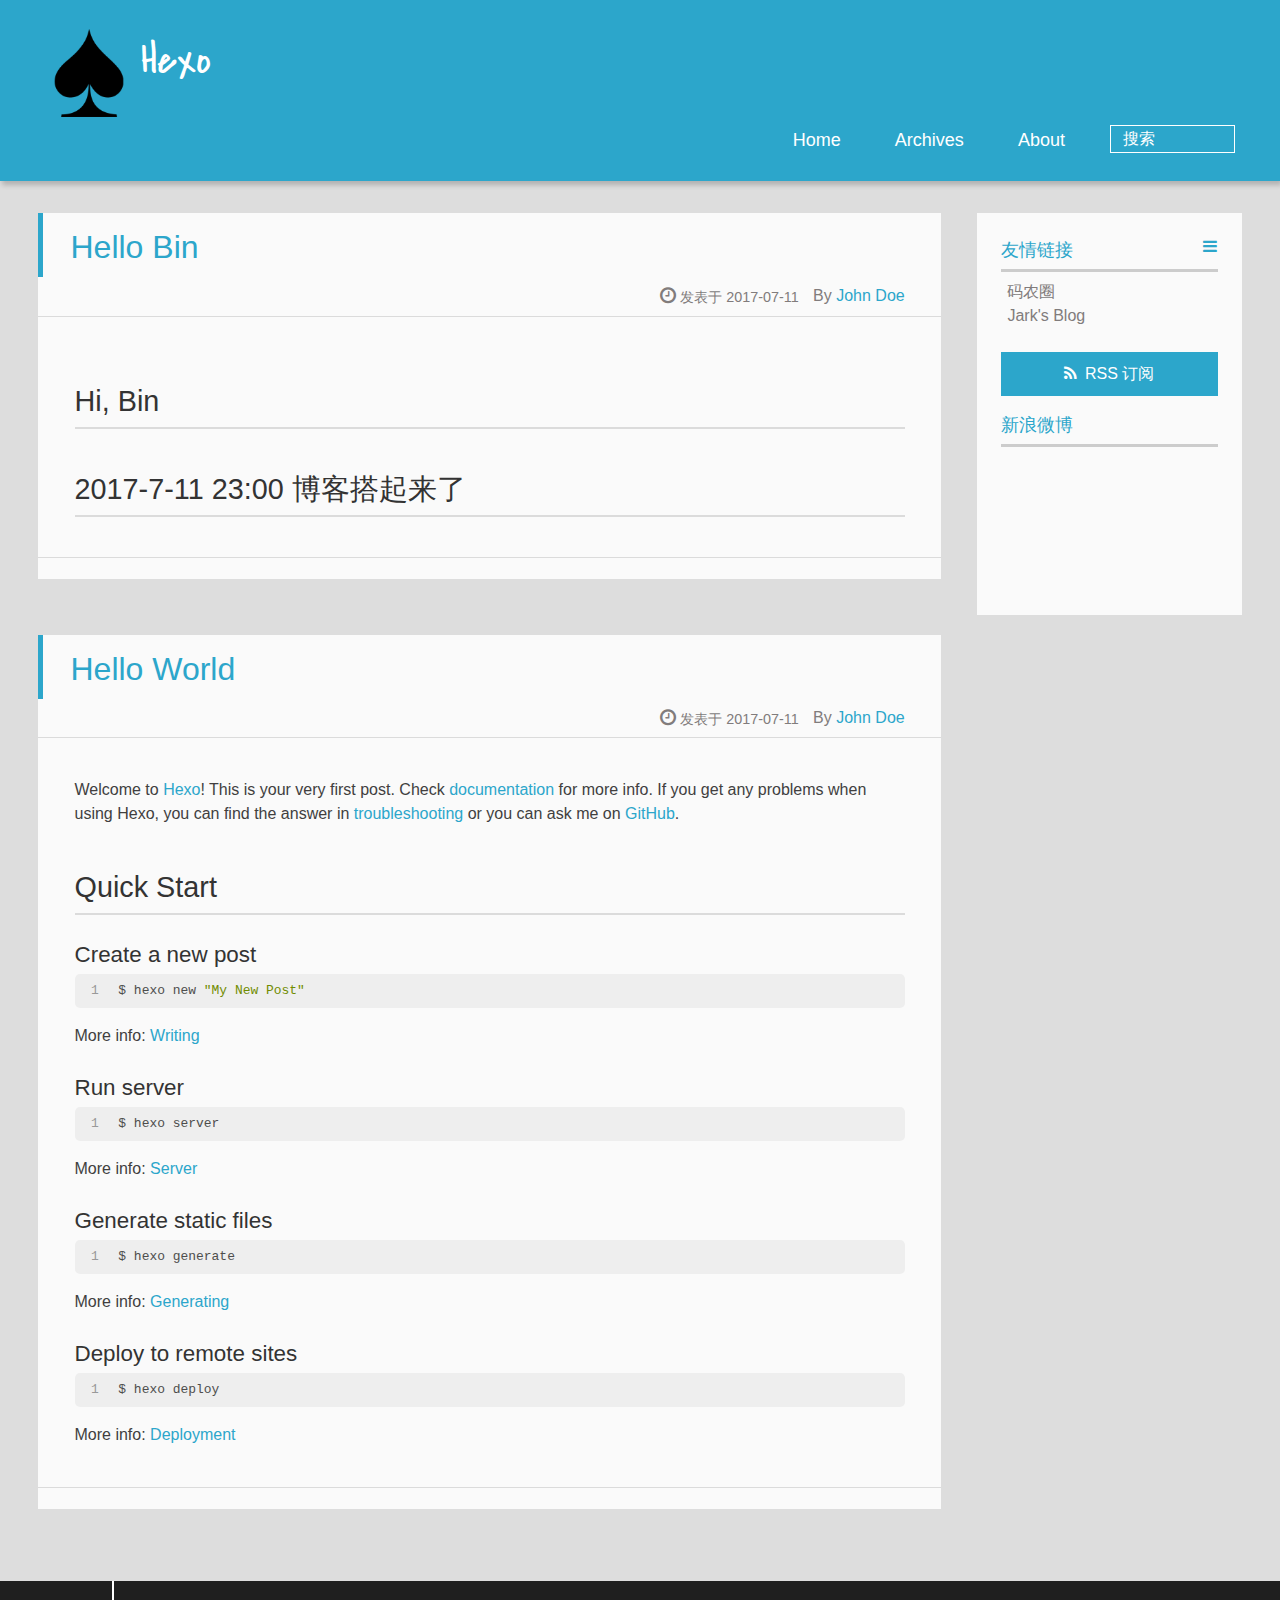
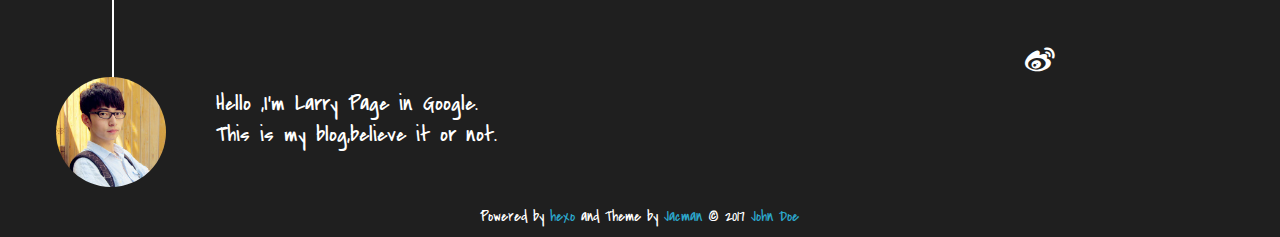
==== index.html @ 52b94571 "Site updated: 2017-07-11 23:26:10" ====
<!DOCTYPE HTML>
<html >
<head>
  <meta charset="UTF-8">
  
    <title>Hexo</title>
    <meta name="viewport" content="width=device-width, initial-scale=1,user-scalable=no">
    
    <meta name="author" content="John Doe">
    

    
    <meta property="og:type" content="website">
<meta property="og:title" content="Hexo">
<meta property="og:url" content="http://yoursite.com/index.html">
<meta property="og:site_name" content="Hexo">
<meta name="twitter:card" content="summary">
<meta name="twitter:title" content="Hexo">

    
    <link rel="alternative" href="/atom.xml" title="Hexo" type="application/atom+xml">
    
    
    <link rel="icon" href="/img/favicon.ico">
    
    
    <link rel="apple-touch-icon" href="/img/jacman.jpg">
    <link rel="apple-touch-icon-precomposed" href="/img/jacman.jpg">
    
    <link rel="stylesheet" href="/css/style.css">
</head>

  <body>
    <header>
      
<div>
		
			<div id="imglogo">
				<a href="/"><img src="/img/logo.png" alt="Hexo" title="Hexo"/></a>
			</div>
			
			<div id="textlogo">
				<h1 class="site-name"><a href="/" title="Hexo">Hexo</a></h1>
				<h2 class="blog-motto"></h2>
			</div>
			<div class="navbar"><a class="navbutton navmobile" href="#" title="菜单">
			</a></div>
			<nav class="animated">
				<ul>
					<ul>
					 
						<li><a href="/">Home</a></li>
					
						<li><a href="/archives">Archives</a></li>
					
						<li><a href="/about">About</a></li>
					
					<li>
 					
					<form class="search" action="//google.com/search" method="get" accept-charset="utf-8">
						<label>Search</label>
						<input type="search" id="search" name="q" autocomplete="off" maxlength="20" placeholder="搜索" />
						<input type="hidden" name="q" value="site:yoursite.com">
					</form>
					
					</li>
				</ul>
			</nav>			
</div>
    </header>
    <div id="container">
      <div id="main">

   
    
    <article class="post-expand post" itemprop="articleBody"> 
        <header class="article-info clearfix">
  <h1 itemprop="name">
    
      <a href="/2017/07/11/Hello-Bin/" title="Hello Bin" itemprop="url">Hello Bin</a>
  </h1>
  <p class="article-author">By
       
		<a href="/about" title="John Doe" target="_blank" itemprop="author">John Doe</a>
		
  <p class="article-time">
    <time datetime="2017-07-11T14:58:40.000Z" itemprop="datePublished"> 发表于 2017-07-11</time>
    
  </p>
</header>
    <div class="article-content">
        
        <h1 id="Hi-Bin"><a href="#Hi-Bin" class="headerlink" title="Hi, Bin"></a>Hi, Bin</h1><h2 id="2017-7-11-23-00-博客搭起来了"><a href="#2017-7-11-23-00-博客搭起来了" class="headerlink" title="2017-7-11 23:00 博客搭起来了"></a>2017-7-11 23:00 博客搭起来了</h2>
        
        
        <p class="article-more-link">
          
       </p>
    </div>
    <footer class="article-footer clearfix">
<div class="article-catetags">


</div>




<div class="comments-count">
	
</div>

</footer>


    </article>






   
    
    <article class="post-expand post" itemprop="articleBody"> 
        <header class="article-info clearfix">
  <h1 itemprop="name">
    
      <a href="/2017/07/11/hello-world/" title="Hello World" itemprop="url">Hello World</a>
  </h1>
  <p class="article-author">By
       
		<a href="/about" title="John Doe" target="_blank" itemprop="author">John Doe</a>
		
  <p class="article-time">
    <time datetime="2017-07-11T14:24:15.772Z" itemprop="datePublished"> 发表于 2017-07-11</time>
    
  </p>
</header>
    <div class="article-content">
        
        <p>Welcome to <a href="https://hexo.io/" target="_blank" rel="external">Hexo</a>! This is your very first post. Check <a href="https://hexo.io/docs/" target="_blank" rel="external">documentation</a> for more info. If you get any problems when using Hexo, you can find the answer in <a href="https://hexo.io/docs/troubleshooting.html" target="_blank" rel="external">troubleshooting</a> or you can ask me on <a href="https://github.com/hexojs/hexo/issues" target="_blank" rel="external">GitHub</a>.</p>
<h2 id="Quick-Start"><a href="#Quick-Start" class="headerlink" title="Quick Start"></a>Quick Start</h2><h3 id="Create-a-new-post"><a href="#Create-a-new-post" class="headerlink" title="Create a new post"></a>Create a new post</h3><figure class="highlight bash"><table><tr><td class="gutter"><pre><div class="line">1</div></pre></td><td class="code"><pre><div class="line">$ hexo new <span class="string">"My New Post"</span></div></pre></td></tr></table></figure>
<p>More info: <a href="https://hexo.io/docs/writing.html" target="_blank" rel="external">Writing</a></p>
<h3 id="Run-server"><a href="#Run-server" class="headerlink" title="Run server"></a>Run server</h3><figure class="highlight bash"><table><tr><td class="gutter"><pre><div class="line">1</div></pre></td><td class="code"><pre><div class="line">$ hexo server</div></pre></td></tr></table></figure>
<p>More info: <a href="https://hexo.io/docs/server.html" target="_blank" rel="external">Server</a></p>
<h3 id="Generate-static-files"><a href="#Generate-static-files" class="headerlink" title="Generate static files"></a>Generate static files</h3><figure class="highlight bash"><table><tr><td class="gutter"><pre><div class="line">1</div></pre></td><td class="code"><pre><div class="line">$ hexo generate</div></pre></td></tr></table></figure>
<p>More info: <a href="https://hexo.io/docs/generating.html" target="_blank" rel="external">Generating</a></p>
<h3 id="Deploy-to-remote-sites"><a href="#Deploy-to-remote-sites" class="headerlink" title="Deploy to remote sites"></a>Deploy to remote sites</h3><figure class="highlight bash"><table><tr><td class="gutter"><pre><div class="line">1</div></pre></td><td class="code"><pre><div class="line">$ hexo deploy</div></pre></td></tr></table></figure>
<p>More info: <a href="https://hexo.io/docs/deployment.html" target="_blank" rel="external">Deployment</a></p>

        
        
        <p class="article-more-link">
          
       </p>
    </div>
    <footer class="article-footer clearfix">
<div class="article-catetags">


</div>




<div class="comments-count">
	
</div>

</footer>


    </article>







</div>
      <div class="openaside"><a class="navbutton" href="#" title="显示侧边栏"></a></div>

<div id="asidepart">
<div class="closeaside"><a class="closebutton" href="#" title="隐藏侧边栏"></a></div>
<aside class="clearfix">

  


  

  

  <div class="linkslist">
  <p class="asidetitle">友情链接</p>
    <ul>
        
          <li>
            
            	<a href="https://coderq.com" target="_blank" title="一个面向程序员交流分享的新一代社区">码农圈</a>
            
          </li>
        
          <li>
            
            	<a href="http://wuchong.me" target="_blank" title="Jark&#39;s Blog">Jark&#39;s Blog</a>
            
          </li>
        
    </ul>
</div>

  


  <div class="rsspart">
	<a href="/atom.xml" target="_blank" title="rss">RSS 订阅</a>
</div>

  <div class="weiboshow">
  <p class="asidetitle">新浪微博</p>
    <iframe width="100%" height="119" class="share_self"  frameborder="0" scrolling="no" src="http://widget.weibo.com/weiboshow/index.php?language=&width=0&height=119&fansRow=2&ptype=1&speed=0&skin=9&isTitle=1&noborder=1&isWeibo=0&isFans=0&uid=null&verifier=b3593ceb&dpc=1"></iframe>
</div>


</aside>
</div>
    </div>
    <footer><div id="footer" >
	
	<div class="line">
		<span></span>
		<div class="author"></div>
	</div>
	
	
	<section class="info">
		<p> Hello ,I&#39;m Larry Page in Google. <br/>
			This is my blog,believe it or not.</p>
	</section>
	 
	<div class="social-font" class="clearfix">
		
		<a href="http://weibo.com/2176287895" target="_blank" class="icon-weibo" title="微博"></a>
		
		
		
		
		
		
		
		
		
		
	</div>
			
		

		<p class="copyright">
		Powered by <a href="http://hexo.io" target="_blank" title="hexo">hexo</a> and Theme by <a href="https://github.com/wuchong/jacman" target="_blank" title="Jacman">Jacman</a> © 2017 
		
		<a href="/about" target="_blank" title="John Doe">John Doe</a>
		
		
		</p>
</div>
</footer>
    <script src="/js/jquery-2.0.3.min.js"></script>
<script src="/js/jquery.imagesloaded.min.js"></script>
<script src="/js/gallery.js"></script>
<script src="/js/jquery.qrcode-0.12.0.min.js"></script>

<script type="text/javascript">
$(document).ready(function(){ 
  $('.navbar').click(function(){
    $('header nav').toggleClass('shownav');
  });
  var myWidth = 0;
  function getSize(){
    if( typeof( window.innerWidth ) == 'number' ) {
      myWidth = window.innerWidth;
    } else if( document.documentElement && document.documentElement.clientWidth) {
      myWidth = document.documentElement.clientWidth;
    };
  };
  var m = $('#main'),
      a = $('#asidepart'),
      c = $('.closeaside'),
      o = $('.openaside');
  c.click(function(){
    a.addClass('fadeOut').css('display', 'none');
    o.css('display', 'block').addClass('fadeIn');
    m.addClass('moveMain');
  });
  o.click(function(){
    o.css('display', 'none').removeClass('beforeFadeIn');
    a.css('display', 'block').removeClass('fadeOut').addClass('fadeIn');      
    m.removeClass('moveMain');
  });
  $(window).scroll(function(){
    o.css("top",Math.max(80,260-$(this).scrollTop()));
  });
  
  $(window).resize(function(){
    getSize(); 
    if (myWidth >= 1024) {
      $('header nav').removeClass('shownav');
    }else{
      m.removeClass('moveMain');
      a.css('display', 'block').removeClass('fadeOut');
      o.css('display', 'none');
        
    }
  });
});
</script>










<link rel="stylesheet" href="/fancybox/jquery.fancybox.css" media="screen" type="text/css">
<script src="/fancybox/jquery.fancybox.pack.js"></script>
<script type="text/javascript">
$(document).ready(function(){ 
  $('.article-content').each(function(i){
    $(this).find('img').each(function(){
      if ($(this).parent().hasClass('fancybox')) return;
      var alt = this.alt;
      if (alt) $(this).after('<span class="caption">' + alt + '</span>');
      $(this).wrap('<a href="' + this.src + '" title="' + alt + '" class="fancybox"></a>');
    });
    $(this).find('.fancybox').each(function(){
      $(this).attr('rel', 'article' + i);
    });
  });
  if($.fancybox){
    $('.fancybox').fancybox();
  }
}); 
</script>



<!-- Analytics Begin -->



<script>
var _hmt = _hmt || [];
(function() {
  var hm = document.createElement("script");
  hm.src = "//hm.baidu.com/hm.js?e6d1f421bbc9962127a50488f9ed37d1";
  var s = document.getElementsByTagName("script")[0]; 
  s.parentNode.insertBefore(hm, s);
})();
</script>



<!-- Analytics End -->

<!-- Totop Begin -->

	<div id="totop">
	<a title="返回顶部"><img src="/img/scrollup.png"/></a>
	</div>
	<script src="/js/totop.js"></script>

<!-- Totop End -->

<!-- MathJax Begin -->
<!-- mathjax config similar to math.stackexchange -->


<!-- MathJax End -->

<!-- Tiny_search Begin -->

<!-- Tiny_search End -->

  </body>
 </html>
---- css/style.css ----
html,
body,
div,
span,
applet,
object,
iframe,
h1,
h2,
h3,
h4,
h5,
h6,
p,
blockquote,
pre,
a,
abbr,
acronym,
address,
big,
cite,
code,
del,
dfn,
em,
img,
ins,
kbd,
q,
s,
samp,
small,
strike,
strong,
sub,
sup,
tt,
var,
dl,
dt,
dd,
ol,
ul,
li,
fieldset,
form,
label,
legend,
table,
caption,
tbody,
tfoot,
thead,
tr,
th,
td {
  margin: 0;
  padding: 0;
  border: 0;
  outline: 0;
  font-weight: inherit;
  font-style: inherit;
  font-family: inherit;
  font-size: 100%;
  vertical-align: baseline;
}
body {
  line-height: 1;
  color: #000;
  background: #fff;
}
ol,
ul {
  list-style: none;
}
table {
  border-collapse: separate;
  border-spacing: 0;
  vertical-align: middle;
}
caption,
th,
td {
  text-align: left;
  font-weight: normal;
  vertical-align: middle;
}
a img {
  border: none;
}
/* custom Font*/
@font-face {
  font-family: "covered_by_your_graceregular";
  font-weight: normal;
  font-style: normal;
  src: url("../font/coveredbyyourgrace-webfont.eot");
  src: url("../font/coveredbyyourgrace-webfont.eot?#iefix") format('embedded-opentype'), url("../font/coveredbyyourgrace-webfont.svg#covered_by_your_graceregular") format('svg'), url("../font/coveredbyyourgrace-webfont.woff") format('woff'), url("../font/coveredbyyourgrace-webfont.ttf") format('truetype');
}
/* icon Font */
@font-face {
  font-family: "FontAwesome";
  font-style: normal;
  font-weight: normal;
  src: url("../font/fontawesome-webfont.eot?v=#4.0.3");
  src: url("../font/fontawesome-webfont.eot?#iefix&v=#4.0.3") format("embedded-opentype"), url("../font/fontawesome-webfont.woff?v=#4.0.3") format("woff"), url("../font/fontawesome-webfont.ttf?v=#4.0.3") format("truetype"), url("../font/fontawesome-webfont.svg#fontawesomeregular?v=#4.0.3") format("svg");
}
@font-face {
  font-family: "fontdiao";
  font-weight: normal;
  font-style: normal;
  src: url("../font/fontdiao.eot");
  src: url("../font/fontdiao.eot?#iefix") format('embedded-opentype'), url("../font/fontdiao.svg#fontdiao") format('svg'), url("../font/fontdiao.woff") format('woff'), url("../font/fontdiao.ttf") format('truetype');
}
/* Public style */
* {
  -webkit-margin-before: 0;
  -webkit-margin-after: 0;
}
body {
  background: #ddd;
  font-family: "Helvetica Neue", "Helvetica", "Microsoft YaHei", "WenQuanYi Micro Hei", Arial, sans-serif;
  font-size: 100%;
  color: #817c7c;
  line-height: 1.5;
  min-height: 100vh;
  display: -webkit-flex;
  display: -webkit-box;
  display: -moz-box;
  display: -webkit-flex;
  display: -ms-flexbox;
  display: box;
  display: flex;
  -webkit-flex-direction: column;
  -webkit-box-orient: vertical;
  -moz-box-orient: vertical;
  -o-box-orient: vertical;
  -webkit-flex-direction: column;
  -ms-flex-direction: column;
  flex-direction: column;
}
iframe {
  margin-top: 10px;
}
small {
  font-size: 80%;
}
sub,
sup {
  font-size: 75%;
  line-height: 0;
  position: relative;
  vertical-align: baseline;
}
sup {
  top: -0.5em;
  padding-left: 0.3em;
}
sub {
  bottom: -0.25em;
}
a {
  text-decoration: none;
  color: #817c7c;
}
a:hover,
a:focus {
  outline: 0;
  text-decoration: none;
  -webkit-transition: color 0.25s, background 0.5s;
  -moz-transition: color 0.25s, background 0.5s;
  -o-transition: color 0.25s, background 0.5s;
  -ms-transition: color 0.25s, background 0.5s;
  transition: color 0.25s, background 0.5s;
}
a:hover:before {
  -webkit-transition: color 0.25s, background 0.5s;
  -moz-transition: color 0.25s, background 0.5s;
  -o-transition: color 0.25s, background 0.5s;
  -ms-transition: color 0.25s, background 0.5s;
  transition: color 0.25s, background 0.5s;
}
input:focus {
  outline: none;
}
input,
button {
  margin: 0;
  padding: 0;
}
input::-moz-focus-inner,
button::-moz-focus-inner {
  border: 0;
  padding: 0;
}
h1 {
  font-size: 1.5em;
}
.fa {
  display: inline-block;
  font-family: FontAwesome;
  font-style: normal;
  font-weight: normal;
  line-height: 1;
  -webkit-font-smoothing: antialiased;
  -moz-osx-font-smoothing: grayscale;
}
.clearfix {
  zoom: 1;
}
.clearfix:before,
.clearfix:after {
  content: "";
  display: table;
}
.clearfix:after {
  clear: both;
}
::-webkit-input-placeholder {
  color: #fff;
  padding: 2px 0 0 4px;
}
::-moz-placeholder {
  color: #fff;
  padding: 2px 0 0 4px;
}
:-ms-input-placeholder {
  color: #fff;
  padding: 2px 0 0 4px;
}
::-webkit-input-placeholder::before {
  font-family: "FontAwesome";
  -webkit-font-smoothing: antialiased;
  -moz-osx-font-smoothing: grayscale;
  content: "\f002";
  padding-right: 4px;
}
::-moz-placeholder:before {
  font-family: "FontAwesome";
  -webkit-font-smoothing: antialiased;
  -moz-osx-font-smoothing: grayscale;
  content: "\f002";
  padding-right: 4px;
}
:-ms-input-placeholder::before {
  font-family: "FontAwesome";
  -webkit-font-smoothing: antialiased;
  -moz-osx-font-smoothing: grayscale;
  content: "\f002";
  padding-right: 4px;
}
input[type="search"]::-webkit-search-cancel-button,
input[type="search"]::-webkit-search-decoration {
  -webkit-appearance: none;
}
::-webkit-search-cancel-button:after {
  font-family: "FontAwesome";
  -webkit-font-smoothing: antialiased;
  -moz-osx-font-smoothing: grayscale;
  content: '\f00d';
  color: #fff;
  padding-right: 4px;
}
/* css3 animate */
.animated {
  -webkit-animation-fill-mode: both;
  -moz-animation-fill-mode: both;
  -o-animation-fill-mode: both;
  -ms-animation-fill-mode: both;
  animation-fill-mode: both;
  -webkit-animation-duration: 1s;
  -moz-animation-duration: 1s;
  -o-animation-duration: 1s;
  -ms-animation-duration: 1s;
  animation-duration: 1s;
}
@-webkit-keyframes fadeIn {
  0% {
    opacity: 0;
    -ms-filter: "progid:DXImageTransform.Microsoft.Alpha(Opacity=0)";
    filter: alpha(opacity=0);
  }
  100% {
    opacity: 1;
    -ms-filter: none;
    filter: none;
  }
}
.fadeIn {
  -webkit-animation-name: fadeIn;
  -moz-animation-name: fadeIn;
  -o-animation-name: fadeIn;
  -ms-animation-name: fadeIn;
  animation-name: fadeIn;
}
.fadeOut {
  -webkit-animation-name: fadeOut;
  -moz-animation-name: fadeOut;
  -o-animation-name: fadeOut;
  -ms-animation-name: fadeOut;
  animation-name: fadeOut;
}
@-moz-keyframes fadeInDown {
  0% {
    opacity: 0;
    -ms-filter: "progid:DXImageTransform.Microsoft.Alpha(Opacity=0)";
    filter: alpha(opacity=0);
    -webkit-transform: translateY(-20px);
    -moz-transform: translateY(-20px);
    -o-transform: translateY(-20px);
    -ms-transform: translateY(-20px);
    transform: translateY(-20px);
  }
  100% {
    opacity: 1;
    -ms-filter: none;
    filter: none;
    -webkit-transform: translateY(0);
    -moz-transform: translateY(0);
    -o-transform: translateY(0);
    -ms-transform: translateY(0);
    transform: translateY(0);
  }
}
@-webkit-keyframes fadeInDown {
  0% {
    opacity: 0;
    -ms-filter: "progid:DXImageTransform.Microsoft.Alpha(Opacity=0)";
    filter: alpha(opacity=0);
    -webkit-transform: translateY(-20px);
    -moz-transform: translateY(-20px);
    -o-transform: translateY(-20px);
    -ms-transform: translateY(-20px);
    transform: translateY(-20px);
  }
  100% {
    opacity: 1;
    -ms-filter: none;
    filter: none;
    -webkit-transform: translateY(0);
    -moz-transform: translateY(0);
    -o-transform: translateY(0);
    -ms-transform: translateY(0);
    transform: translateY(0);
  }
}
@-o-keyframes fadeInDown {
  0% {
    opacity: 0;
    -ms-filter: "progid:DXImageTransform.Microsoft.Alpha(Opacity=0)";
    filter: alpha(opacity=0);
    -webkit-transform: translateY(-20px);
    -moz-transform: translateY(-20px);
    -o-transform: translateY(-20px);
    -ms-transform: translateY(-20px);
    transform: translateY(-20px);
  }
  100% {
    opacity: 1;
    -ms-filter: none;
    filter: none;
    -webkit-transform: translateY(0);
    -moz-transform: translateY(0);
    -o-transform: translateY(0);
    -ms-transform: translateY(0);
    transform: translateY(0);
  }
}
@keyframes fadeInDown {
  0% {
    opacity: 0;
    -ms-filter: "progid:DXImageTransform.Microsoft.Alpha(Opacity=0)";
    filter: alpha(opacity=0);
    -webkit-transform: translateY(-20px);
    -moz-transform: translateY(-20px);
    -o-transform: translateY(-20px);
    -ms-transform: translateY(-20px);
    transform: translateY(-20px);
  }
  100% {
    opacity: 1;
    -ms-filter: none;
    filter: none;
    -webkit-transform: translateY(0);
    -moz-transform: translateY(0);
    -o-transform: translateY(0);
    -ms-transform: translateY(0);
    transform: translateY(0);
  }
}
body >header {
  width: 100%;
  -webkit-box-shadow: 2px 4px 5px rgba(3,3,3,0.2);
  box-shadow: 2px 4px 5px rgba(3,3,3,0.2);
  background: url("../") center #2ca6cb;
  color: #fff;
  padding: 1em 0 0.8em;
}
@media only screen and (min-width: 1024px) {
  body >header {
    padding: 1.8em 0 1.5em;
  }
}
body >header >div {
  width: 95%;
  margin: 0 auto;
  position: relative;
  overflow: hidden;
}
@media only screen and (min-width: 1024px) {
  body >header >div {
    width: 93%;
  }
}
body >header a {
  display: block;
  color: #fff;
}
#imglogo {
  float: left;
  width: 4em;
  height: 4em;
}
@media only screen and (min-width: 768px) {
  #imglogo {
    width: 5em;
  }
}
@media only screen and (min-width: 1024px) {
  #imglogo {
    width: 5.5em;
  }
}
#imglogo img {
  width: 4em;
}
@media only screen and (min-width: 768px) {
  #imglogo img {
    width: 5em;
  }
}
@media only screen and (min-width: 1024px) {
  #imglogo img {
    width: 5.5em;
  }
}
#textlogo {
  float: left;
  width: 75%;
  margin-left: 0.5em;
}
#textlogo h1.site-name {
  width: 86%;
  font-family: "covered_by_your_graceregular";
  font-size: 200%;
  line-height: 1.5;
  -webkit-font-smoothing: antialiased;
  -moz-osx-font-smoothing: grayscale;
}
@media only screen and (min-width: 768px) {
  #textlogo h1.site-name {
    font-size: 240%;
  }
}
@media only screen and (min-width: 1024px) {
  #textlogo h1.site-name {
    font-size: 280%;
  }
}
#textlogo h2.blog-motto {
  font-size: 0.7em;
  font-weight: normal;
}
@media only screen and (min-width: 768px) {
  #textlogo h2.blog-motto {
    font-size: 100%;
  }
}
@media only screen and (min-width: 1024px) {
  #textlogo h2.blog-motto {
    font-size: 110%;
  }
}
.navbar {
  position: absolute;
  width: 2em;
  right: 0em;
  top: 1em;
  padding: 0.5em;
}
@media only screen and (min-width: 1024px) {
  .navbar {
    display: none;
  }
}
.navbutton::before {
  font-family: "FontAwesome";
  -webkit-font-smoothing: antialiased;
  -moz-osx-font-smoothing: grayscale;
  content: "\f0c9";
}
.navmobile::before {
  padding-left: 1em;
}
header nav {
  float: left;
  width: 100%;
  font-size: 112.5%;
  padding-top: 0.5em;
  max-height: 0.01em;
  -webkit-transition: max-height 1s ease-out;
  -moz-transition: max-height 1s ease-out;
  -o-transition: max-height 1s ease-out;
  -ms-transition: max-height 1s ease-out;
  transition: max-height 1s ease-out;
}
@media only screen and (min-width: 568px) {
  header nav {
    width: 50%;
  }
}
@media only screen and (min-width: 1024px) {
  header nav {
    float: right;
    width: auto;
    margin-top: 1em;
    max-height: none;
  }
}
@media only screen and (min-width: 1024px) {
  header nav ul {
    float: right;
  }
}
@media only screen and (min-width: 1024px) {
  header nav ul li {
    float: left;
  }
}
header nav ul li a {
  padding: 0.2em 0 0.2em 1em;
}
@media only screen and (min-width: 1024px) {
  header nav ul li a {
    padding: 0.2em 1.5em;
  }
}
header nav ul li a:hover {
  background: #1b7f9e;
  color: #e9cd4c;
}
.shownav {
  max-height: 40em;
}
.search {
  padding: 0.1em 0 0 1em;
}
.search input {
  -webkit-appearance: textfield;
  font-size: 0.87em;
  line-height: 1.7;
  border: 1px solid #fff;
  color: #fff;
  background: transparent;
  width: 80%;
  padding-left: 0.5em;
}
@media only screen and (min-width: 1024px) {
  .search input {
    width: 8em;
    -webkit-transition: 0.5s width;
    -moz-transition: 0.5s width;
    -o-transition: 0.5s width;
    -ms-transition: 0.5s width;
    transition: 0.5s width;
  }
  .search input:focus {
    width: 15em;
  }
}
.search label {
  display: none;
}
/* index layout */
#container {
  -webkit-flex: 1;
  width: 95%;
  margin: 0 auto;
  overflow: hidden;
}
@media only screen and (min-width: 768px) {
  #container {
    width: 96%;
  }
}
@media only screen and (min-width: 1024px) {
  #container {
    width: 94%;
  }
}
@media only screen and (min-width: 1560px) {
  #container {
    width: 82%;
  }
}
#main {
  margin: 1em 0 0;
  line-height: 1.8;
}
@media only screen and (min-width: 1024px) {
  #main {
    margin: 2em 0 0;
    width: 75%;
    float: left;
    -webkit-transition: margin 0.5s ease-out;
    -moz-transition: margin 0.5s ease-out;
    -o-transition: margin 0.5s ease-out;
    -ms-transition: margin 0.5s ease-out;
    transition: margin 0.5s ease-out;
  }
}
#main section.post {
  background: #fafafa;
  margin-bottom: 0.125em;
}
#main section.post a {
  display: block;
  border-left: 0.5em solid #ccc;
  -webkit-transition: border-left 0.45s;
  -moz-transition: border-left 0.45s;
  -o-transition: border-left 0.45s;
  -ms-transition: border-left 0.45s;
  transition: border-left 0.45s;
  padding: 0.5em;
}
@media only screen and (min-width: 768px) {
  #main section.post a {
    padding: 1em;
  }
}
#main section.post a:hover {
  border-left: 0.5em solid #2ca6cb;
}
#main section.post a h1 {
  color: #2ca6cb;
  line-height: 2;
}
#main section.post a p {
  color: #817c7c;
}
#main section.post a time {
  color: #817c7c;
  display: block;
  margin: 0.5em 0;
  font-size: 0.9em;
}
#main article.post-expand {
  background: #fafafa;
  margin-bottom: 3.5em;
}
#main article.post-expand .img-logo {
  max-width: 180px;
  max-height: 96px;
  display: block !important;
  margin-right: 0.7em;
  margin-left: 0.7em;
  padding: 0;
  float: right;
  clear: right;
}
#main article.post-expand .img-topic {
  max-width: 300px;
  max-height: 1800px;
  display: block !important;
  margin-left: 0.7em;
  margin-right: 0.7em;
  padding: 0;
  float: right;
  clear: right;
}
#main article.post-expand .article-more-link a {
  display: inline-block;
  line-height: 1em;
  padding: 6px 15px;
  border-radius: 15px;
  background: #ddd;
  color: #817c7c;
  text-decoration: none;
}
#main article.post-expand .article-more-link a:hover {
  background: #2ca6cb;
  color: #fff;
  text-decoration: none;
}
#archive-page section.post a {
  font-size: 0.9em;
  padding: 0.5em !important;
}
@media only screen and (min-width: 768px) {
  #archive-page section.post a time {
    padding-left: 1em;
  }
}
.moveMain {
  margin-left: 10% !important;
}
.unexpand .prev {
  border-left: 0.5em solid #ccc;
}
.unexpand .prev:hover {
  border-left: 0.5em solid #2ca6cb;
}
#page-nav {
  background: #fafafa;
  text-align: center;
  overflow: hidden;
}
#page-nav a {
  display: inline-block;
  padding: 0.5em 1em;
}
#page-nav a {
  color: #2ca6cb;
}
#page-nav a:hover {
  background: #ccc;
  color: #2ca6cb;
}
#page-nav .prev {
  float: left;
  -webkit-transition: border-left 0.5s;
  -moz-transition: border-left 0.5s;
  -o-transition: border-left 0.5s;
  -ms-transition: border-left 0.5s;
  transition: border-left 0.5s;
}
#page-nav .prev span:before {
  font-family: "FontAwesome";
  -webkit-font-smoothing: antialiased;
  -moz-osx-font-smoothing: grayscale;
  content: "\f053";
  padding-right: 0.5em;
}
#page-nav .next {
  float: right;
}
#page-nav .next span:before {
  font-family: "FontAwesome";
  -webkit-font-smoothing: antialiased;
  -moz-osx-font-smoothing: grayscale;
  content: "\f054";
  padding-left: 0.5em;
}
#page-nav .page-number {
  display: none;
  padding: 0.5em 1em;
}
@media only screen and (min-width: 768px) {
  #page-nav .page-number {
    display: inline-block;
  }
}
#page-nav .current {
  color: #b8b8b8;
  font-weight: bold;
}
#page-nav .space {
  color: #2ca6cb;
}
/* page layout */
@media only screen and (min-width: 1024px) {
  .page {
    margin-left: 10% !important;
  }
}
/* archive layout */
.category-icon:before,
.tag-icon:before,
.archive-icon:before {
  font-family: "FontAwesome";
  -webkit-font-smoothing: antialiased;
  -moz-osx-font-smoothing: grayscale;
  color: #ccc;
  font-size: 100%;
  padding-right: 0.3em;
}
.category-icon:before {
  content: "\f07b";
}
.tag-icon:before {
  content: "\f02c";
}
.archive-icon:before {
  content: "\f187";
}
.archive-title {
  margin: 1em 0;
  padding: 2em;
  background: #fafafa;
  border-left: 0.5em solid #ccc;
}
@media only screen and (min-width: 1024px) {
  .archive-title {
    margin: 2em 0;
    width: 18.5%;
    padding-left: 0.5%;
    float: left;
  }
}
.archive-title h2 {
  width: 90%;
  color: #2ca6cb;
  font-size: 120%;
}
.archive-title a {
  color: #2ca6cb;
  -webkit-transition: color 0.5s;
  -moz-transition: color 0.5s;
  -o-transition: color 0.5s;
  -ms-transition: color 0.5s;
  transition: color 0.5s;
}
.archive-title a:hover {
  color: #2ca6cb;
  -webkit-transition: color 0.5s;
  -moz-transition: color 0.5s;
  -o-transition: color 0.5s;
  -ms-transition: color 0.5s;
  transition: color 0.5s;
}
.current {
  color: #ea6753 !important;
}
@media only screen and (min-width: 768px) {
  .archive-part {
    min-height: 200px;
  }
}
@media only screen and (min-width: 1024px) {
  .archive-part {
    float: right;
    margin-left: 2% !important;
  }
}
.archive-part section.post {
  width: 100%;
}
.archive-part section.post time {
  font-size: 1.1em !important;
  float: left;
}
@media only screen and (max-width: 568px) {
  .archive-part section.post time {
    width: 100%;
  }
}
@media only screen and (min-width: 568px) {
  .archive-part section.post time {
    width: 20%;
  }
}
@media only screen and (min-width: 768px) {
  .archive-nav {
    width: 100%;
    float: left;
    margin-top: 1em;
  }
}
/* tags&categories layout */
.all-list-box {
  min-height: 400px;
}
.post,
.page,
.link,
.photo {
  background: #fafafa;
}
.post a,
.page a,
.link a,
.photo a {
  color: #2ca6cb;
}
.post a:hover,
.page a:hover,
.link a:hover,
.photo a:hover {
  color: #ea6753;
}
@media only screen and (min-width: 768px) {
  article header.article-info {
    border-bottom: 1px solid #dbdbdb;
  }
}
article header.article-info >h1 {
  padding: 0.2em 3%;
  font-size: 170%;
  line-height: 1.5;
  word-wrap: break-word;
  word-break: normal;
  -webkit-font-smoothing: antialiased;
  -moz-osx-font-smoothing: grayscale;
  border-left: 5px solid #2ca6cb;
}
@media only screen and (min-width: 1024px) {
  article header.article-info >h1 {
    font-size: 200%;
    padding-top: 0.3em;
  }
}
article header.article-info >p.article-author {
  padding: 0.3em 4% 0.3em 0;
  text-align: right;
  border-bottom: 1px solid #dbdbdb;
}
@media only screen and (min-width: 768px) {
  article header.article-info >p.article-author {
    float: right;
    border-bottom: none;
  }
}
article header.article-info >p.article-time {
  padding-top: 0.5em;
  font-size: 0.8em;
  text-align: center;
  margin-bottom: -2.7em;
}
@media only screen and (min-width: 768px) {
  article header.article-info >p.article-time {
    float: right;
    margin-right: 1em;
    padding-top: 0.1em;
    font-size: 0.9em;
  }
}
article header.article-info >p.article-time:before {
  font-family: "FontAwesome";
  font-size: 130%;
  content: "\f017";
  -webkit-font-smoothing: antialiased;
  -moz-osx-font-smoothing: grayscale;
}
article .article-content {
  padding: 1.5em 4%;
  color: #413f3f;
  font-size: 100%;
}
article .article-content:before,
article .article-content:after {
  content: "";
  display: block;
  clear: both;
}
article .article-content .kb {
  padding: 0.1em 0.6em;
  border: 1px solid #ccc;
  background-color: code-color;
  color: #8f8f8f;
  -webkit-box-shadow: 0 1px 0 rgba(0,0,0,0.2), 0 0 0 2px #fff inset;
  box-shadow: 0 1px 0 rgba(0,0,0,0.2), 0 0 0 2px #fff inset;
  border-radius: 3px;
  display: inline-block;
  margin: 0 0.1em;
  text-shadow: 0 1px 0 #fff;
  line-height: 1.5;
  white-space: nowrap;
}
article .article-content h1,
article .article-content h2 {
  font-size: 180%;
  line-height: 1.2em;
  padding-bottom: 0.3em;
  margin-top: 1.5em;
  border-bottom: 2px solid #dbdbdb;
}
article .article-content h3 {
  font-size: 140%;
  line-height: 1em;
  margin-top: 1.3em;
}
article .article-content h4,
article .article-content h5,
article .article-content h6 {
  font-size: 140%;
}
article .article-content h1,
article .article-content h2,
article .article-content h3,
article .article-content h4,
article .article-content h5,
article .article-content h6 {
  color: #333;
  -webkit-font-smoothing: antialiased;
  -moz-osx-font-smoothing: grayscale;
}
article .article-content h1 >code,
article .article-content h2 >code,
article .article-content h3 >code,
article .article-content h4 >code,
article .article-content h5 >code,
article .article-content h6 >code {
  color: #a3a3a3;
}
article .article-content hr {
  border: 1px solid #dbdbdb;
}
article .article-content strong {
  font-weight: bold;
}
article .article-content em {
  font-style: italic;
}
article .article-content acronym,
article .article-content abbr {
  border-bottom: 1px dotted;
}
article .article-content blockquote {
  border-left: 0.2em solid #2ca6cb;
  margin: 0.65em 0 0.65em 1%;
  padding-left: 1%;
  line-height: 1.5;
  font-size: 100%;
  color: #808080;
}
article .article-content blockquote footer {
  background: #fafafa;
  padding: 0;
  margin: 0;
  font-size: 80%;
  line-height: 1em;
}
article .article-content blockquote cite {
  font-style: italic;
  padding-left: 0.5em;
}
article .article-content ul,
article .article-content ol {
  padding-left: 1.5em;
  font-size: 100%;
  padding-top: 0.7em;
}
@media only screen and (min-width: 768px) {
  article .article-content ul,
  article .article-content ol {
    padding-left: 1.5em;
  }
}
article .article-content ul li {
  list-style: disc;
  text-align: match-parent;
}
article .article-content ol li {
  list-style-type: decimal;
}
article .article-content dl dt {
  font-weight: blod;
}
article .article-content ul li>code,
article .article-content ol li>code,
article .article-content p code,
article .article-content strong code,
article .article-content em code,
article .article-content table th>code,
article .article-content table td>code {
  font-family: Monaco, Menlo, Consolas, Courier New, monospace;
  background: #eee;
  color: #d14;
  border: 1px solid #d6d6d6;
  padding: 0 5px;
  margin: 0 2px;
  font-size: 90%;
  white-space: nowrap;
  text-shadow: 0 1px #fff;
  -webkit-border-radius: 0.25em;
  border-radius: 0.25em;
}
article .article-content p {
  line-height: 1.5;
  margin-top: 0.7em;
}
@media only screen and (min-width: 1024px) {
  article .article-content p {
    margin-top: 1em;
  }
}
article .article-content img,
article .article-content video,
article .article-content figure img {
  max-width: 100%;
  height: auto;
  vertical-align: middle;
  padding-top: 0.5em;
}
@media only screen and (min-width: 1024px) {
  article .article-content img,
  article .article-content video,
  article .article-content figure img {
    padding-top: 0.7em;
  }
}
article .article-content .img-topic,
article .article-content .img-logo {
  display: none;
}
article .article-content .img-center {
  display: block;
  margin: auto;
}
article .article-content .img-shadow {
  -webkit-box-shadow: 0 0 2px 3px #ddd;
  box-shadow: 0 0 2px 3px #ddd;
}
article .article-content figcaption,
article .article-content .caption {
  display: block;
  margin-top: 0.3em;
  color: #808080;
  position: relative;
  font-size: 0.9em;
  padding-left: 1.3em;
}
article .article-content figcaption:before,
article .article-content .caption:before {
  content: '\f040';
  position: absolute;
  font: 0.9em "FontAwesome";
  position: absolute;
  left: 0;
  top: 0.3em;
}
article .article-content .video-container {
  position: relative;
  padding-top: 56%;
  height: 0;
  overflow: hidden;
}
article .article-content .video-container iframe,
article .article-content .video-container object,
article .article-content .video-container embed {
  position: absolute;
  top: 0;
  left: 0;
  width: 100%;
  height: 100%;
  margin-top: 0;
}
article .article-content table {
  max-width: 100%;
  border-collapse: collapse;
  border-spacing: 0;
  margin-top: 1em;
}
article .article-content table th {
  font-weight: bold;
  border-bottom: 2px solid #dbdbdb;
  padding: 0.5em;
  line-height: 1.3em;
}
article .article-content table td {
  border-bottom: 1px solid #dbdbdb;
  padding: 0.5em;
  line-height: 1.3em;
}
article .article-content .pullquote {
  text-align: left;
  width: 45%;
  margin: 0;
  border: none;
}
article .article-content .left {
  margin-left: 0.5em;
  margin-right: 1em;
  float: left;
}
article .article-content .right {
  margin-right: 0.5em;
  margin-left: 1em;
  float: right;
}
footer.article-footer {
  background: #fafafa;
  padding: 0 4%;
  margin: 0;
  border-top: 1px solid #dbdbdb;
}
.article-share {
  float: right;
  width: 100%;
}
@media only screen and (min-width: 568px) {
  .article-share {
    width: 60%;
  }
}
@media only screen and (min-width: 768px) {
  .article-share {
    width: 16.5em;
  }
}
.article-share .share-jiathis {
  padding: 0.5em 0;
  margin-top: 0.3em;
}
.share span {
  float: right;
  height: 3em;
  width: 1em;
  margin-right: 0.5em;
  position: relative;
  color: #d6d6d6;
}
.share span:before {
  font-family: "FontAwesome";
  content: "\f064";
  font-size: 1em;
  -webkit-font-smoothing: antialiased;
  -moz-osx-font-smoothing: grayscale;
  width: 1.5em;
  height: 1.5em;
  position: absolute;
  top: 50%;
  left: 50%;
  margin-top: -0.75em;
  margin-left: -0.75em;
}
.share a {
  float: right;
  width: 3em;
  height: 3em;
  display: block;
  position: relative;
}
.share a:before {
  font-size: 1.2em;
  font-family: "FontAwesome";
  text-align: center;
  color: #817c7c;
  -webkit-font-smoothing: antialiased;
  -moz-osx-font-smoothing: grayscale;
  width: 1.5em;
  height: 1.5em;
  position: absolute;
  top: 50%;
  left: 50%;
  margin-top: -0.75em;
  margin-left: -0.75em;
}
.share a:hover:before {
  color: #fff;
}
.article-share-twitter:before {
  content: "\f099";
}
.article-share-twitter:hover {
  background: #00aced;
  text-shadow: 0 1px #008abe;
}
.article-share-facebook:before {
  content: "\f09a";
}
.article-share-facebook:hover {
  background: #3b5998;
  text-shadow: 0 1px #2f477a;
}
.article-share-weibo:before {
  content: "\f18a";
}
.article-share-weibo:hover {
  background: #c64d3e;
  text-shadow: 0 1px #a13c2f;
}
.article-share-qrcode:before {
  font-family: "fontdiao" !important;
  content: "\f132";
}
.article-share-qrcode:hover {
  background: #49ae0f;
  text-shadow: 0 1px #3a8b0c;
}
.article-share-renren:before {
  content: "\f18b";
}
.article-share-renren:hover {
  background: #369;
  text-shadow: 0 1px #29527a;
}
.article-back-to-top:before {
  content: "\f062";
}
.article-back-to-top:hover {
  background: #762c54;
  text-shadow: 0 1px #5e2343;
}
.hoverqrcode {
  background: #fff;
  border: 3px solid #2ca6cb;
  border-radius: 10px;
  display: inline-block;
  position: absolute;
}
.overlay {
  display: none !important;
}
.comments-count {
  color: #d6d6d6;
  margin-top: 0.3em;
  padding: 0.5em 0;
  float: right;
}
.comments-count span:before {
  font-family: "FontAwesome";
  -webkit-font-smoothing: antialiased;
  -moz-osx-font-smoothing: grayscale;
  content: "\f075";
}
@media only screen and (max-width: 568px) {
  .comments-count {
    float: left;
  }
}
.comments-count-link {
  padding: 0.5em;
  margin: 0 0.3em;
}
.comments-count-link:hover {
  color: #fff !important;
  background: #2ca6cb;
}
.article-tags,
.article-categories {
  padding: 0.5em 0;
  float: left;
/**width 100%**/
}
@media only screen and (max-width: 568px) {
  .article-tags,
  .article-categories {
    margin-right: 1em !important;
  }
}
.article-tags {
  color: #d6d6d6;
}
@media only screen and (max-width: 568px) {
  .article-tags {
    margin-left: 0;
  }
}
.article-tags span {
  position: relative;
  float: left;
  width: 1em;
  height: 2em;
  margin-right: 0.5em;
}
.article-tags span:before {
  font-family: "FontAwesome";
  -webkit-font-smoothing: antialiased;
  -moz-osx-font-smoothing: grayscale;
  width: 1.2em;
  height: 1.2em;
  position: absolute;
  top: 50%;
  left: 50%;
  margin-top: -0.6em;
  margin-left: -0.6em;
  content: "\f02c";
}
.article-tags a {
  float: left;
  padding: 0 0.3em;
  margin: 0.3em;
  background: #e6e6e6;
}
.article-tags a:hover {
  color: #fff;
  background: #2ca6cb;
}
.article-categories {
  color: #d6d6d6;
  margin-top: 0.3em;
  margin-right: 3em;
}
.article-categories span:before {
  font-family: "FontAwesome";
  -webkit-font-smoothing: antialiased;
  -moz-osx-font-smoothing: grayscale;
  content: "\f07b";
}
.article-category-link {
  padding: 0.5em;
  margin: 0 0.3em;
}
.article-category-link:hover {
  color: #fff !important;
  background: #2ca6cb;
}
.article-nav {
  padding: 0 10%;
}
@media only screen and (min-width: 768px) {
  .article-nav {
    padding: 0 4%;
  }
}
.article-nav strong {
  font-size: 1em;
  font-weight: bold;
}
.article-nav a {
  display: block;
  overflow: hidden;
}
.article-nav .prev a:hover,
.article-nav .next a:hover {
  background: #2ca6cb;
  color: #fff;
}
.article-nav .prev {
  width: 100%;
  float: left;
}
.article-nav .prev strong {
  padding-left: 1.8em;
}
.article-nav .prev span:before {
  font-family: "FontAwesome";
  -webkit-font-smoothing: antialiased;
  -moz-osx-font-smoothing: grayscale;
  content: "\f053";
  padding-right: 0.5em;
}
@media only screen and (min-width: 768px) {
  .article-nav .prev {
    width: 45%;
    float: left;
  }
}
.article-nav .next {
  width: 100%;
  float: left;
  text-align: left;
}
.article-nav .next strong {
  padding-left: 1.5em;
}
.article-nav .next span:before {
  font-family: "FontAwesome";
  -webkit-font-smoothing: antialiased;
  -moz-osx-font-smoothing: grayscale;
  content: "\f054";
  padding-right: 0.5em;
}
@media only screen and (min-width: 768px) {
  .article-nav .next {
    width: 45%;
    float: right;
    text-align: right;
  }
  .article-nav .next strong {
    padding-right: 1.8em;
  }
  .article-nav .next span:before {
    content: none;
  }
  .article-nav .next span:after {
    font-family: "FontAwesome";
    -webkit-font-smoothing: antialiased;
    -moz-osx-font-smoothing: grayscale;
    content: "\f054";
    padding-left: 0.5em;
  }
}
section.comment {
  padding: 0 4%;
  margin: 1em 0;
}
.toc-article {
  background: #eee;
  margin: 1.6em 0 0 2em;
  padding: 1em;
  -webkit-border-radius: 4px;
  border-radius: 4px;
  border: 1px solid #ddd;
}
.toc-article strong {
  padding: 0.3em 0;
}
.toc-article ul li {
  list-style: disc;
  text-align: match-parent;
  margin: 0.5em 0;
}
.toc-article ol li {
  list-style-type: decimal;
  margin: 0.5em 0;
}
#toc {
  line-height: 1.3em;
  font-size: 0.8em;
  float: right;
}
#toc .toc {
  padding: 0;
}
#toc .toc li {
  list-style-type: none;
}
#toc .toc-child {
  padding-left: 1.5em;
  padding-top: 0;
}
#toc.toc-aside {
  display: none;
  width: 13%;
  position: fixed;
  right: 2%;
  top: 320px;
  overflow: hidden;
  line-height: 1.5em;
  font-size: 1em;
  color: #333;
  opacity: 0.6;
  -ms-filter: "progid:DXImageTransform.Microsoft.Alpha(Opacity=60)";
  filter: alpha(opacity=60);
  -webkit-transition: opacity 1s ease-out;
  -moz-transition: opacity 1s ease-out;
  -o-transition: opacity 1s ease-out;
  -ms-transition: opacity 1s ease-out;
  transition: opacity 1s ease-out;
}
#toc.toc-aside strong {
  padding: 0.3em 0;
  color: #817c7c;
}
#toc.toc-aside:hover {
  -webkit-transition: opacity 0.3s ease-out;
  -moz-transition: opacity 0.3s ease-out;
  -o-transition: opacity 0.3s ease-out;
  -ms-transition: opacity 0.3s ease-out;
  transition: opacity 0.3s ease-out;
  opacity: 1;
  -ms-filter: none;
  filter: none;
}
#toc.toc-aside a {
  -webkit-transition: color 1s ease-out;
  -moz-transition: color 1s ease-out;
  -o-transition: color 1s ease-out;
  -ms-transition: color 1s ease-out;
  transition: color 1s ease-out;
}
#toc.toc-aside a:hover {
  color: #2ca6cb;
  -webkit-transition: color 0.3s ease-out;
  -moz-transition: color 0.3s ease-out;
  -o-transition: color 0.3s ease-out;
  -ms-transition: color 0.3s ease-out;
  transition: color 0.3s ease-out;
}
.active {
  color: #2ca6cb !important;
}
.openaside {
  display: none;
  position: fixed;
  right: 7.5%;
  top: 260px;
}
.openaside a {
  display: block;
  color: #fff;
  border: 1px solid #fff;
  border-radius: 5px;
  background: #2ca6cb;
  padding: 0.2em 0.55em;
}
.openaside a::before {
  font-family: "FontAwesome";
  -webkit-font-smoothing: antialiased;
  -moz-osx-font-smoothing: grayscale;
  content: "\f0c9";
}
.closeaside {
  display: none;
}
.closeaside a {
  color: #2ca6cb;
}
.closeaside a:hover {
  color: #2ca6cb;
}
.closeaside a::before {
  font-family: "FontAwesome";
  -webkit-font-smoothing: antialiased;
  -moz-osx-font-smoothing: grayscale;
  content: "\f0c9";
}
@media only screen and (min-width: 1024px) {
  .closeaside {
    display: block;
    position: absolute;
    right: 25px;
    top: 22px;
  }
}
#asidepart {
  background: #fafafa;
  margin: 1em 0 0;
  padding: 0.5em 2% 1em;
}
@media only screen and (min-width: 1024px) {
  #asidepart {
    position: relative;
    float: left;
    width: 18%;
    margin: 2em 0 0 3%;
  }
}
.asidetitle {
  font-size: 1.1em;
  color: #2ca6cb;
  padding: 0 0 0.3125em 0;
  border-bottom: 0.1875em solid #ccc;
}
.asidetitle a {
  color: #2ca6cb;
}
.asidetitle a:hover {
  color: #2ca6cb;
  -webkit-transition: color 0.5s;
  -moz-transition: color 0.5s;
  -o-transition: color 0.5s;
  -ms-transition: color 0.5s;
  transition: color 0.5s;
}
@media only screen and (min-width: 768px) {
  .categorieslist {
    width: 45%;
    float: left;
    margin: 0 5% 0 0;
  }
}
@media only screen and (min-width: 1024px) {
  .categorieslist {
    width: 100%;
    float: none;
    margin: 1em 0 0;
  }
}
.categorieslist li {
  border-bottom: 1px solid #ccc;
}
.categorieslist li a {
  display: block;
  padding: 0.5em 5%;
}
.categorieslist li a:hover {
  color: #2ca6cb;
}
.tagslist {
  margin: 1em 0 0;
}
@media only screen and (min-width: 768px) {
  .tagslist {
    width: 45%;
    float: left;
    margin: 0 5% 0 0;
  }
}
@media only screen and (min-width: 1024px) {
  .tagslist {
    width: 100%;
    float: none;
    margin: 1em 0 0;
  }
}
.tagslist ul {
  padding: 0.5em 0;
}
.tagslist ul li {
  float: left;
}
.tagslist ul li a {
  display: block;
  margin: 0.3125em;
  padding: 0.125em 0.3125em;
  background: #dbdbdb;
}
.tagslist ul li a:hover {
  color: #2ca6cb;
  background: #e6e6e6;
}
.rsspart {
  background: #2ca6cb;
  width: 100%;
}
@media only screen and (min-width: 768px) {
  .rsspart {
    float: left;
    width: 45%;
    margin: 0 5% 0 0;
  }
}
@media only screen and (min-width: 1024px) {
  .rsspart {
    width: 100%;
    float: none;
    margin: 1em 0 0;
  }
}
.rsspart a {
  color: #fff;
  display: block;
  padding: 0.625em 0;
  text-align: center;
}
.rsspart a:hover {
  color: #2ca6cb;
  background: #fafafa;
}
.rsspart a::before {
  font-family: "FontAwesome";
  -webkit-font-smoothing: antialiased;
  -moz-osx-font-smoothing: grayscale;
  padding-right: 0.5em;
  content: "\f09e";
}
.archiveslist {
  padding-right: 1em;
}
@media only screen and (min-width: 1024px) {
  .archiveslist {
    width: 100%;
    float: none;
    margin: 1em 0 0;
  }
}
.archiveslist li {
  font-size: 0.8em;
  line-height: 2em;
}
.archiveslist li a {
  padding: 0.5em;
}
.archiveslist li a:hover {
  color: #2ca6cb;
  -webkit-transition: color 0.25s;
  -moz-transition: color 0.25s;
  -o-transition: color 0.25s;
  -ms-transition: color 0.25s;
  transition: color 0.25s;
}
.archiveslist .archive-list-count:before {
  content: "(";
}
.archiveslist .archive-list-count:after {
  content: ")";
}
.archive-list {
  padding: 0.5em 0;
}
.archive-float ul {
  padding: 0;
}
.archive-float li {
  float: left;
  margin: 0.3em;
}
@media only screen and (min-width: 1024px) {
  .archive-float li {
    float: none;
  }
}
@media only screen and (min-width: 768px) {
  .tagcloudlist {
    width: 45%;
    float: left;
    margin: 0 5% 0 0;
  }
}
@media only screen and (min-width: 1024px) {
  .tagcloudlist {
    width: 100%;
    float: none;
    margin: 1em 0 0;
  }
}
.tagcloudlist .tagcloudlist a {
  padding: 0.2em;
  display: block;
  float: left;
}
.tagcloudlist .tagcloudlist a:hover {
  color: #2ca6cb;
  -webkit-transition: color 0.25s;
  -moz-transition: color 0.25s;
  -o-transition: color 0.25s;
  -ms-transition: color 0.25s;
  transition: color 0.25s;
}
.linkslist {
  margin-top: 0.5em;
}
@media only screen and (min-width: 768px) {
  .linkslist {
    width: 45%;
    float: left;
    margin: 0 5% 0 0;
  }
}
@media only screen and (min-width: 1024px) {
  .linkslist {
    width: 100%;
    float: none;
    margin: 1em 0 0;
  }
}
.linkslist ul {
  padding: 0.5em 0;
}
.linkslist ul a {
  font-size: 1em;
  line-height: 1.5;
  display: block;
  padding: 0 3%;
}
.linkslist ul a:hover {
  color: #2ca6cb;
  -webkit-transition: color 0.25s;
  -moz-transition: color 0.25s;
  -o-transition: color 0.25s;
  -ms-transition: color 0.25s;
  transition: color 0.25s;
}
.weiboshow {
  margin-top: 0.5em;
}
@media only screen and (min-width: 768px) {
  .weiboshow {
    width: 45%;
    float: left;
    margin: 0 5% 0 0;
  }
}
@media only screen and (min-width: 1024px) {
  .weiboshow {
    width: 100%;
    float: none;
    margin: 1em 0 0;
  }
}
.weiboshow iframe {
  padding: 0.5em 0;
}
.doubanshow {
  margin-top: 0.5em;
}
@media only screen and (min-width: 768px) {
  .doubanshow {
    width: 45%;
    float: left;
    margin: 0 5% 0 0;
  }
}
@media only screen and (min-width: 1024px) {
  .doubanshow {
    width: 100%;
    float: none;
    margin: 1em 0 0;
  }
}
.doubanshow div {
  padding: 0.5em 0;
}
.github-card {
  margin-top: 1.5em;
}
@media only screen and (min-width: 768px) {
  .github-card {
    width: 45%;
    float: left;
    margin: 0 5% 0 0;
  }
}
@media only screen and (min-width: 1024px) {
  .github-card {
    width: 100%;
    float: none;
    margin: 1em 0 0;
  }
}
.github-card div {
  padding: 0.5em 0;
}
footer {
  margin-top: 1em;
  background: #1f1f1f;
  padding: 0 2% 0.5em;
}
#footer {
  width: 95%;
  margin: 0 auto;
  overflow: hidden;
  position: relative;
}
#footer .line {
  width: 100%;
  height: 14em;
  margin: 0 auto;
}
@media only screen and (min-width: 768px) {
  #footer .line {
    width: 10em;
    float: left;
    position: relative;
  }
}
#footer .line span {
  display: block;
  width: 0.5em;
  height: 6.25em;
  border-right: 0.125em solid #fff;
  margin: 0 auto;
}
@media only screen and (min-width: 768px) {
  #footer .line span {
    position: absolute;
    left: 3em;
    margin: 0 0 1.5em;
  }
}
.author {
  width: 6.875em;
  height: 6.875em;
  margin: 0 auto;
  background: no-repeat url("../img/author.jpg") left top;
  -webkit-background-size: 6.875em 6.875em;
  -moz-background-size: 6.875em 6.875em;
  background-size: 6.875em 6.875em;
  border-radius: 3.4375em;
  -webkit-transition: -webkit-transform 2s ease-out;
  -moz-transition: -moz-transform 2s ease-out;
  -o-transition: -o-transform 2s ease-out;
  -ms-transition: -ms-transform 2s ease-out;
  transition: transform 2s ease-out;
}
.author:hover {
  -webkit-transform: rotateZ(360deg);
  -moz-transform: rotateZ(360deg);
  -o-transform: rotateZ(360deg);
  -ms-transform: rotateZ(360deg);
  transform: rotateZ(360deg);
}
@media only screen and (min-width: 768px) {
  .author {
    position: absolute;
    top: 6em;
    margin: 0 0 1.5em;
  }
}
.info {
  font-family: "covered_by_your_graceregular";
  -webkit-font-smoothing: antialiased;
  -moz-osx-font-smoothing: grayscale;
  font-size: 150%;
  line-height: 1.3em;
  width: 90%;
  margin: 0 auto;
  color: #fff;
}
@media only screen and (min-width: 768px) {
  .info {
    margin: 4.5em 0 2em 0;
    float: left;
    width: 75%;
  }
}
.social-font {
  width: 100%;
  margin: 0 auto;
  float: left;
  padding-left: 3%;
}
@media only screen and (min-width: 568px) {
  .social-font {
    padding-left: 20%;
  }
}
@media only screen and (min-width: 768px) {
  .social-font {
    width: 15em;
    position: absolute;
    right: -2em;
    top: 3em;
  }
}
.social-font a {
  float: left;
  display: block;
  width: 14%;
  color: #fff;
  font-size: 185%;
  padding: 0.5em;
}
@media only screen and (min-width: 1024px) {
  .social-font a {
    padding: 0.3em;
  }
}
.social-font a:hover:before {
  color: #2ca6cb;
}
.icon-weibo:before,
.icon-github:before,
.icon-twitter:before,
.icon-facebook:before,
.icon-stack-overflow:before,
.icon-email:before,
.icon-google_plus:before,
.icon-linkedin:before {
  font-family: "FontAwesome";
  -webkit-font-smoothing: antialiased;
  -moz-osx-font-smoothing: grayscale;
}
.icon-weibo:before {
  content: "\f18a";
}
.icon-github:before {
  content: "\f09b";
}
.icon-twitter:before {
  content: "\f099";
}
.icon-facebook:before {
  content: "\f09a";
}
.icon-stack-overflow:before {
  content: "\f16c";
}
.icon-email:before {
  content: "\f003";
}
.icon-google_plus:before {
  content: "\f0d5";
}
.icon-linkedin:before {
  content: "\f08c";
}
.icon-douban:before {
  font-family: "fontdiao";
  -webkit-font-smoothing: antialiased;
  -moz-osx-font-smoothing: grayscale;
  content: "\f111";
}
.icon-zhihu:before {
  font-family: "fontdiao";
  -webkit-font-smoothing: antialiased;
  -moz-osx-font-smoothing: grayscale;
  content: "\f142";
}
.copyright {
  -webkit-font-smoothing: antialiased;
  -moz-osx-font-smoothing: grayscale;
  font-family: "covered_by_your_graceregular";
  width: 100%;
  color: #fff;
  text-align: center;
}
@media only screen and (min-width: 768px) {
  .copyright {
    float: left;
  }
}
.copyright a {
  color: #2ca6cb;
}
.copyright a:hover {
  color: #2ca6cb;
  text-decoration: underline;
}
.cc-license {
  width: 100%;
  float: left;
  text-align: center;
}
.cc-license .cc-opacity {
  opacity: 0.7;
  -ms-filter: "progid:DXImageTransform.Microsoft.Alpha(Opacity=70)";
  filter: alpha(opacity=70);
  border-bottom: none;
}
.cc-license .cc-opacity:hover {
  opacity: 0.9;
  -ms-filter: "progid:DXImageTransform.Microsoft.Alpha(Opacity=90)";
  filter: alpha(opacity=90);
}
.cc-license img {
  display: inline-block;
}
.article-content pre,
.article-content .highlight,
.article-content .highlight pre {
  background: #eee;
  margin: 0.5em 0;
  padding: 0.5em 2%;
  color: #4d4d4c;
  line-height: 1.5;
  font-size: 0.8em;
  -webkit-border-radius: 0.35em;
  border-radius: 0.35em;
  word-wrap: break-word;
}
@media only screen and (min-width: 568px) {
  .article-content pre,
  .article-content .highlight,
  .article-content .highlight pre {
    font-size: 0.9em;
  }
}
.article-content .highlight .gutter pre,
.article-content .gist .gist-file .gist-data .line-numbers {
  color: #999;
  font-size: 0.4em;
}
@media only screen and (min-width: 568px) {
  .article-content .highlight .gutter pre,
  .article-content .gist .gist-file .gist-data .line-numbers {
    font-size: 0.9em;
    line-height: 1.5;
  }
}
.article-content pre {
  font-family: Monaco, Menlo, Consolas, Courier New, monospace;
}
.article-content .highlight {
  overflow: auto;
  font-size: 0.4em;
}
@media only screen and (min-width: 568px) {
  .article-content .highlight {
    font-size: 0.9em;
  }
}
.article-content .highlight pre {
  border: none;
  margin: 0;
  padding: 0;
}
.article-content .highlight table {
  margin: 0;
  width: auto;
}
.article-content .highlight td {
  border: none;
  padding: 0;
}
.article-content .highlight figcaption {
  zoom: 1;
  font-size: 0.85em;
  text-align: left;
  color: #8e908c;
  line-height: 1em;
  padding: 0.5em 0;
  margin-bottom: 0.5em;
}
.article-content .highlight figcaption:before,
.article-content .highlight figcaption:after {
  content: "";
  display: table;
}
.article-content .highlight figcaption:after {
  clear: both;
}
.article-content .highlight figcaption a {
  float: right;
}
.article-content .highlight .gutter pre {
  text-align: right;
  padding-right: 1.5em;
}
.article-content .highlight .line {
  height: 20px;
}
.article-content .gist {
  margin: 0.5em 0;
  background: #eee;
  padding: 1em 2%;
  -webkit-border-radius: 0.35em;
  border-radius: 0.35em;
}
.article-content .gist .gist-file {
  border: none;
  font-family: Monaco, Menlo, Consolas, Courier New, monospace;
  margin: 0;
}
.article-content .gist .gist-file .gist-data {
  background: none;
  border: none;
}
.article-content .gist .gist-file .gist-data .line-numbers {
  background: none;
  border: none;
  padding: 0 1.5em 0 0;
}
.article-content .gist .gist-file .gist-data .line-data {
  padding: 0 !important;
}
.article-content .gist .gist-file .highlight {
  margin: 0;
  padding: 0;
  border: none;
  background: #eee;
}
.article-content .gist .gist-file .gist-meta {
  background: #eee;
  color: #8e908c;
  font: 0.85em "Georgia", serif;
  text-shadow: 0 0;
  padding: 0;
  margin-top: 1em;
}
.article-content .gist .gist-file .gist-meta a {
  color: #2ca6cb;
  font-weight: normal;
}
.article-content .gist .gist-file .gist-meta a:hover {
  color: #2ca6cb;
}
pre .comment,
pre .title {
  color: #8e908c;
}
pre .variable,
pre .attribute,
pre .tag,
pre .regexp,
pre .ruby .constant,
pre .xml .tag .title,
pre .xml .pi,
pre .xml .doctype,
pre .html .doctype,
pre .css .id,
pre .css .class,
pre .css .pseudo {
  color: #c82829;
}
pre .number,
pre .preprocessor,
pre .built_in,
pre .literal,
pre .params,
pre .constant {
  color: #f5871f;
}
pre .class,
pre .ruby .class .title,
pre .css .rules .attribute {
  color: #718c00;
}
pre .string,
pre .value,
pre .inheritance,
pre .header,
pre .ruby .symbol,
pre .xml .cdata {
  color: #718c00;
}
pre .css .hexcolor {
  color: #3e999f;
}
pre .function,
pre .python .decorator,
pre .python .title,
pre .ruby .function .title,
pre .ruby .title .keyword,
pre .perl .sub,
pre .javascript .title,
pre .coffeescript .title {
  color: #4271ae;
}
pre .keyword,
pre .javascript .function {
  color: #8959a8;
}
.gallery {
  overflow: hidden;
  position: relative;
}
.gallery:hover .control {
  opacity: 1;
  -ms-filter: none;
  filter: none;
}
.gallery img {
  min-width: 100%;
  max-width: 100%;
  height: auto;
  position: absolute;
  top: 0;
  left: 0;
  opacity: 0;
  -ms-filter: "progid:DXImageTransform.Microsoft.Alpha(Opacity=0)";
  filter: alpha(opacity=0);
}
.gallery .control {
  opacity: 0;
  -ms-filter: "progid:DXImageTransform.Microsoft.Alpha(Opacity=0)";
  filter: alpha(opacity=0);
  -webkit-transition: 0.3s;
  -moz-transition: 0.3s;
  -o-transition: 0.3s;
  -ms-transition: 0.3s;
  transition: 0.3s;
}
.gallery .prev,
.gallery .next {
  position: absolute;
  top: 0;
  width: 50%;
  height: 100%;
  cursor: pointer;
}
.gallery .prev:before,
.gallery .next:before {
  position: absolute;
  font: 24px/1 "FontAwesome";
  text-align: center;
  width: 24px;
  text-shadow: 0 0 15px rgba(0,0,0,0.5);
  color: #fff;
  margin-top: -12px;
  top: 50%;
}
.gallery .prev {
  left: 0;
}
.gallery .prev:before {
  content: '\f053';
  left: 10px;
}
.gallery .next {
  right: 0;
}
.gallery .next:before {
  content: '\f054';
  right: 10px;
}
#totop {
  position: fixed;
  bottom: 5em;
  right: 1em;
  cursor: pointer;
}
@media only screen and (max-width: 1024px) {
  #totop {
    display: none !important;
  }
}
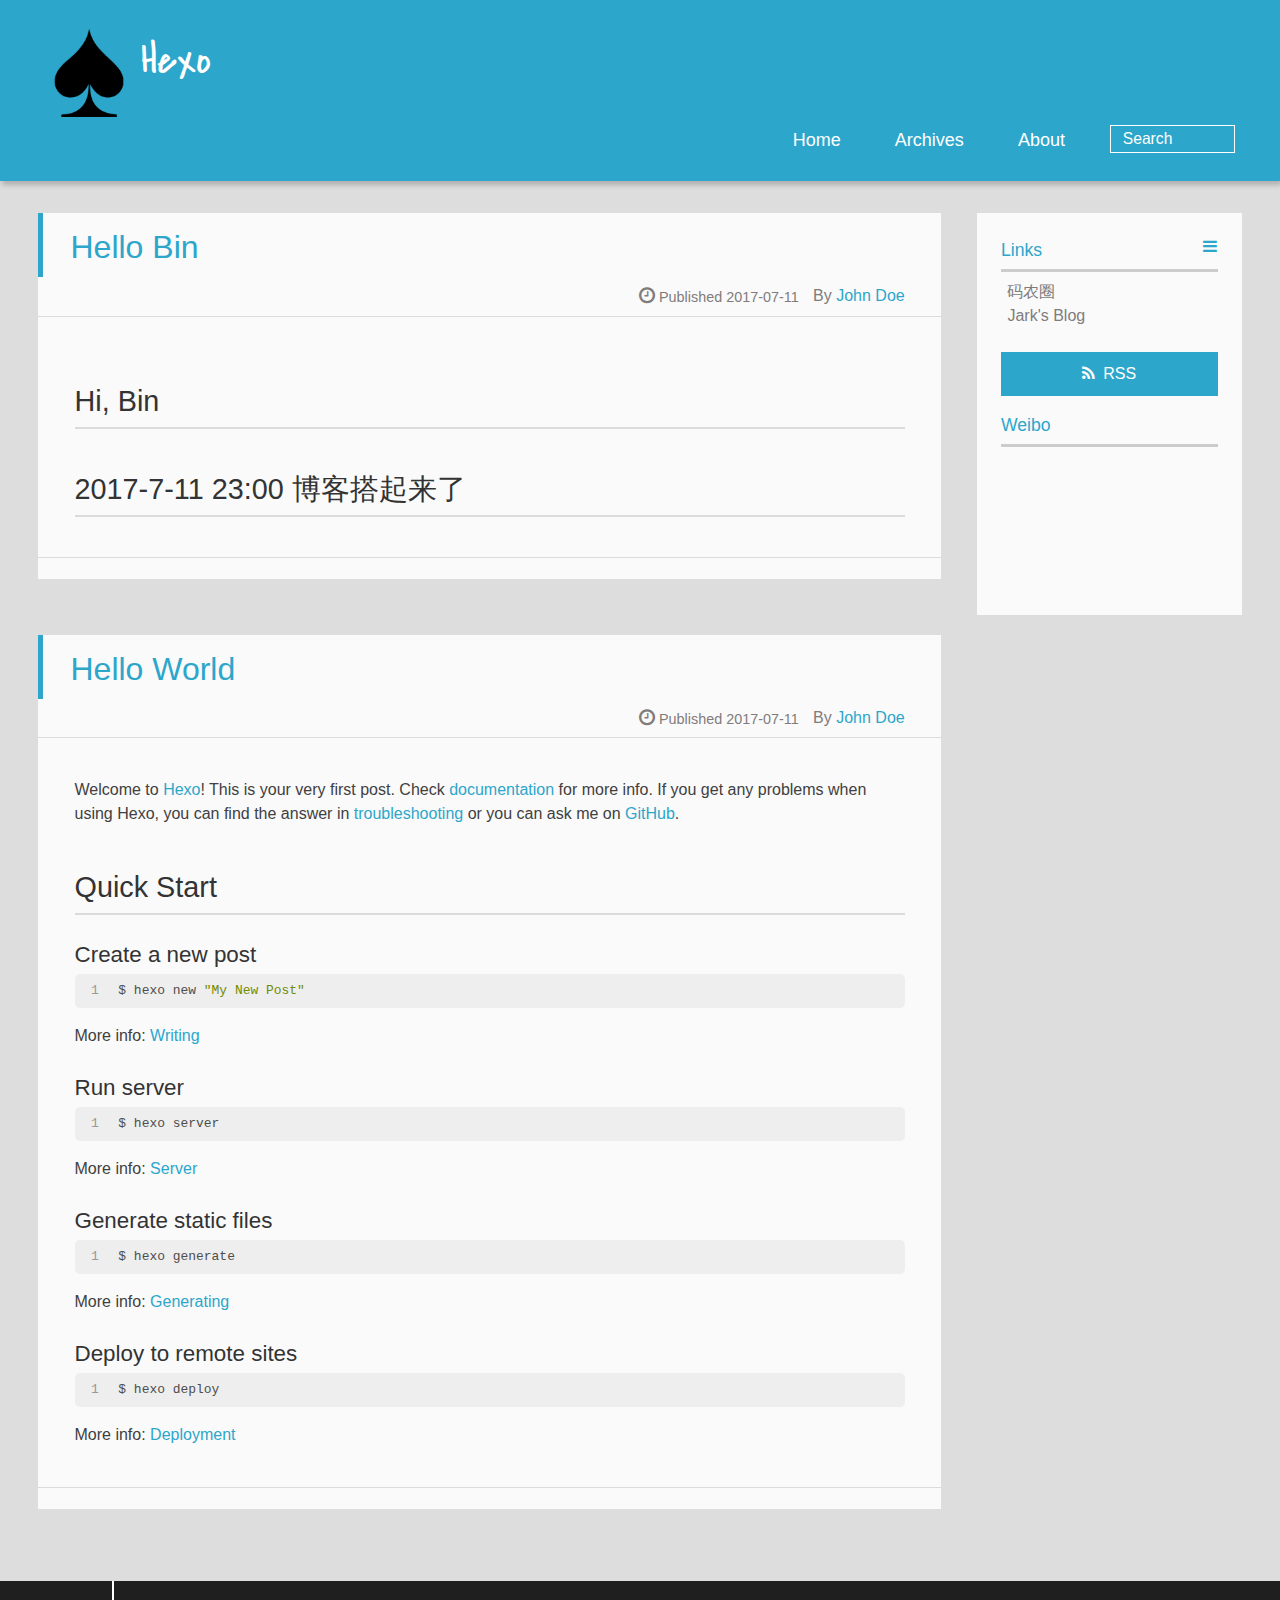
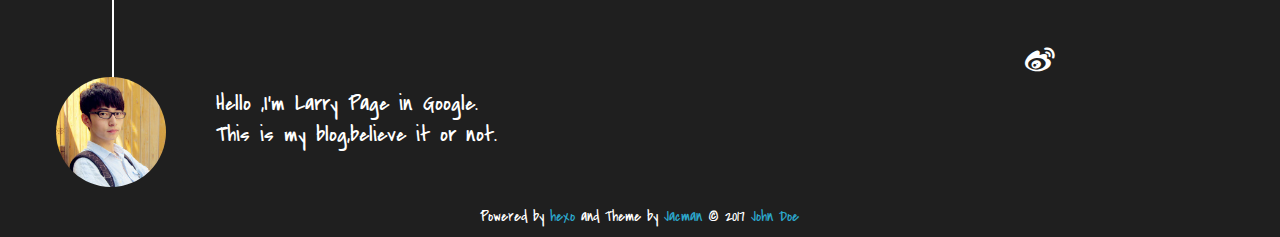
==== commit 04355668: "Site updated: 2017-07-12 00:07:28" ====
--- a/index.html
+++ b/index.html
@@ -44,7 +44,7 @@
 				<h1 class="site-name"><a href="/" title="Hexo">Hexo</a></h1>
 				<h2 class="blog-motto"></h2>
 			</div>
-			<div class="navbar"><a class="navbutton navmobile" href="#" title="菜单">
+			<div class="navbar"><a class="navbutton navmobile" href="#" title="Menu">
 			</a></div>
 			<nav class="animated">
 				<ul>
@@ -60,7 +60,7 @@
  					
 					<form class="search" action="//google.com/search" method="get" accept-charset="utf-8">
 						<label>Search</label>
-						<input type="search" id="search" name="q" autocomplete="off" maxlength="20" placeholder="搜索" />
+						<input type="search" id="search" name="q" autocomplete="off" maxlength="20" placeholder="Search" />
 						<input type="hidden" name="q" value="site:yoursite.com">
 					</form>
 					
@@ -85,7 +85,7 @@
 		<a href="/about" title="John Doe" target="_blank" itemprop="author">John Doe</a>
 		
   <p class="article-time">
-    <time datetime="2017-07-11T14:58:40.000Z" itemprop="datePublished"> 发表于 2017-07-11</time>
+    <time datetime="2017-07-11T14:58:40.000Z" itemprop="datePublished"> Published 2017-07-11</time>
     
   </p>
 </header>
@@ -134,7 +134,7 @@
 		<a href="/about" title="John Doe" target="_blank" itemprop="author">John Doe</a>
 		
   <p class="article-time">
-    <time datetime="2017-07-11T14:24:15.772Z" itemprop="datePublished"> 发表于 2017-07-11</time>
+    <time datetime="2017-07-11T14:24:15.772Z" itemprop="datePublished"> Published 2017-07-11</time>
     
   </p>
 </header>
@@ -181,10 +181,10 @@
 
 
 </div>
-      <div class="openaside"><a class="navbutton" href="#" title="显示侧边栏"></a></div>
+      <div class="openaside"><a class="navbutton" href="#" title="Show Sidebar"></a></div>
 
 <div id="asidepart">
-<div class="closeaside"><a class="closebutton" href="#" title="隐藏侧边栏"></a></div>
+<div class="closeaside"><a class="closebutton" href="#" title="Hide Sidebar"></a></div>
 <aside class="clearfix">
 
   
@@ -195,7 +195,7 @@
   
 
   <div class="linkslist">
-  <p class="asidetitle">友情链接</p>
+  <p class="asidetitle">Links</p>
     <ul>
         
           <li>
@@ -217,11 +217,11 @@
 
 
   <div class="rsspart">
-	<a href="/atom.xml" target="_blank" title="rss">RSS 订阅</a>
+	<a href="/atom.xml" target="_blank" title="rss">RSS</a>
 </div>
 
   <div class="weiboshow">
-  <p class="asidetitle">新浪微博</p>
+  <p class="asidetitle">Weibo</p>
     <iframe width="100%" height="119" class="share_self"  frameborder="0" scrolling="no" src="http://widget.weibo.com/weiboshow/index.php?language=&width=0&height=119&fansRow=2&ptype=1&speed=0&skin=9&isTitle=1&noborder=1&isWeibo=0&isFans=0&uid=null&verifier=b3593ceb&dpc=1"></iframe>
 </div>
 
@@ -371,7 +371,7 @@
 <!-- Totop Begin -->
 
 	<div id="totop">
-	<a title="返回顶部"><img src="/img/scrollup.png"/></a>
+	<a title="Back to Top"><img src="/img/scrollup.png"/></a>
 	</div>
 	<script src="/js/totop.js"></script>
 
